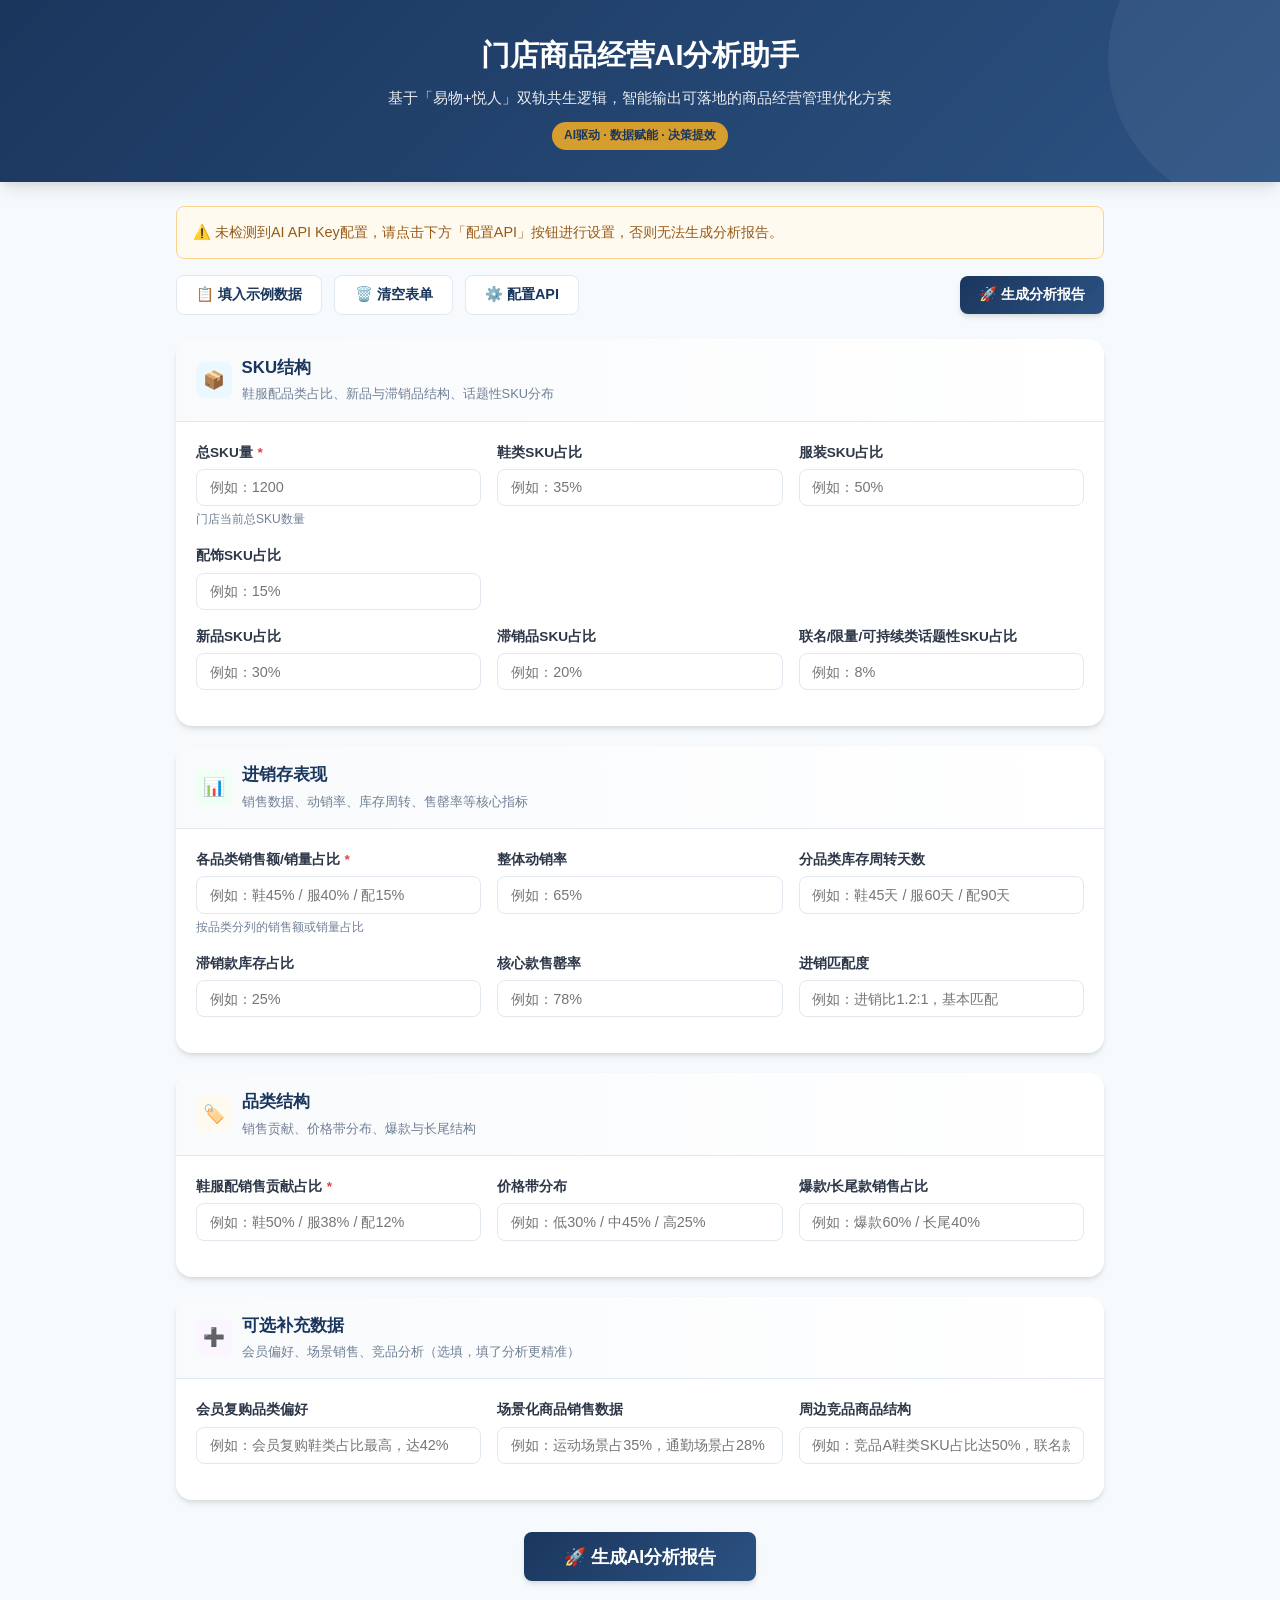
==== templates/index.html @ 77a12f56 "Initial commit" ====
<!DOCTYPE html>
<html lang="zh-CN">
<head>
  <meta charset="UTF-8">
  <meta name="viewport" content="width=device-width, initial-scale=1.0">
  <title>门店商品经营AI分析助手</title>
  <link rel="stylesheet" href="/static/style.css">
</head>
<body>

  <!-- Header -->
  <header class="header">
    <h1>门店商品经营AI分析助手</h1>
    <p>基于「易物+悦人」双轨共生逻辑，智能输出可落地的商品经营管理优化方案</p>
    <span class="badge">AI驱动 · 数据赋能 · 决策提效</span>
  </header>

  <!-- Loading Overlay -->
  <div id="loadingOverlay" class="loading-overlay">
    <div class="spinner"></div>
    <div class="loading-text">AI正在分析门店数据<span class="loading-dots"></span></div>
    <div class="loading-sub">请稍候，正在生成易物提销与悦人增黏双维度经营建议</div>
  </div>

  <!-- Main Content -->
  <main class="container">

    <!-- ========== 输入页面 ========== -->
    <div id="inputPage" class="page active">
      <!-- API Config Alert -->
      <div id="configAlert" class="alert alert-warning" style="display:none;">
        ⚠️ 未检测到AI API Key配置，请点击下方「配置API」按钮进行设置，否则无法生成分析报告。
      </div>

      <!-- Toolbar -->
      <div class="toolbar">
        <button class="btn btn-secondary" onclick="fillExample()">📋 填入示例数据</button>
        <button class="btn btn-secondary" onclick="clearForm()">🗑️ 清空表单</button>
        <button class="btn btn-secondary" onclick="toggleConfig()">⚙️ 配置API</button>
        <div style="flex:1"></div>
        <button class="btn btn-primary" onclick="generateReport()">🚀 生成分析报告</button>
      </div>

      <!-- Config Panel -->
      <div id="configPanel" class="config-panel" style="display:none;">
        <div class="config-panel-title">API 配置（数据仅存储在浏览器本地）</div>
        <div class="form-row">
          <div class="form-group">
            <label>API Base URL</label>
            <input type="text" id="cfgBaseUrl" placeholder="https://ark.cn-beijing.volces.com/api/v3">
          </div>
          <div class="form-group">
            <label>API Key <span class="required">*</span></label>
            <input type="password" id="cfgApiKey" placeholder="请输入您的AI API Key">
          </div>
          <div class="form-group">
            <label>模型名称</label>
            <input type="text" id="cfgModel" placeholder="doubao-1-5-pro-256k-250115">
          </div>
        </div>
        <div style="text-align:right;">
          <button class="btn btn-primary" onclick="saveConfig()" style="font-size:0.85rem;padding:0.4rem 0.8rem;">保存配置</button>
        </div>
      </div>

      <!-- SKU Structure -->
      <div class="card">
        <div class="card-header">
          <div class="icon icon-sku">📦</div>
          <div>
            <h3>SKU结构</h3>
            <p>鞋服配品类占比、新品与滞销品结构、话题性SKU分布</p>
          </div>
        </div>
        <div class="card-body">
          <div class="form-row">
            <div class="form-group">
              <label>总SKU量 <span class="required">*</span></label>
              <input type="text" id="totalSku" placeholder="例如：1200">
              <span class="hint">门店当前总SKU数量</span>
            </div>
            <div class="form-group">
              <label>鞋类SKU占比</label>
              <input type="text" id="shoeSku" placeholder="例如：35%">
            </div>
            <div class="form-group">
              <label>服装SKU占比</label>
              <input type="text" id="clothingSku" placeholder="例如：50%">
            </div>
            <div class="form-group">
              <label>配饰SKU占比</label>
              <input type="text" id="accessorySku" placeholder="例如：15%">
            </div>
          </div>
          <div class="form-row">
            <div class="form-group">
              <label>新品SKU占比</label>
              <input type="text" id="newSku" placeholder="例如：30%">
            </div>
            <div class="form-group">
              <label>滞销品SKU占比</label>
              <input type="text" id="stagnantSku" placeholder="例如：20%">
            </div>
            <div class="form-group">
              <label>联名/限量/可持续类话题性SKU占比</label>
              <input type="text" id="联名Sku" placeholder="例如：8%">
            </div>
          </div>
        </div>
      </div>

      <!-- Sales & Inventory -->
      <div class="card">
        <div class="card-header">
          <div class="icon icon-sales">📊</div>
          <div>
            <h3>进销存表现</h3>
            <p>销售数据、动销率、库存周转、售罄率等核心指标</p>
          </div>
        </div>
        <div class="card-body">
          <div class="form-row">
            <div class="form-group">
              <label>各品类销售额/销量占比 <span class="required">*</span></label>
              <input type="text" id="salesAmountRatio" placeholder="例如：鞋45% / 服40% / 配15%">
              <span class="hint">按品类分列的销售额或销量占比</span>
            </div>
            <div class="form-group">
              <label>整体动销率</label>
              <input type="text" id="movingRate" placeholder="例如：65%">
            </div>
            <div class="form-group">
              <label>分品类库存周转天数</label>
              <input type="text" id="turnoverDays" placeholder="例如：鞋45天 / 服60天 / 配90天">
            </div>
          </div>
          <div class="form-row">
            <div class="form-group">
              <label>滞销款库存占比</label>
              <input type="text" id="stagnantInvRatio" placeholder="例如：25%">
            </div>
            <div class="form-group">
              <label>核心款售罄率</label>
              <input type="text" id="selloutRate" placeholder="例如：78%">
            </div>
            <div class="form-group">
              <label>进销匹配度</label>
              <input type="text" id="purchaseSalesMatch" placeholder="例如：进销比1.2:1，基本匹配">
            </div>
          </div>
        </div>
      </div>

      <!-- Category Structure -->
      <div class="card">
        <div class="card-header">
          <div class="icon icon-category">🏷️</div>
          <div>
            <h3>品类结构</h3>
            <p>销售贡献、价格带分布、爆款与长尾结构</p>
          </div>
        </div>
        <div class="card-body">
          <div class="form-row">
            <div class="form-group">
              <label>鞋服配销售贡献占比 <span class="required">*</span></label>
              <input type="text" id="categoryContribution" placeholder="例如：鞋50% / 服38% / 配12%">
            </div>
            <div class="form-group">
              <label>价格带分布</label>
              <input type="text" id="priceBand" placeholder="例如：低30% / 中45% / 高25%">
            </div>
            <div class="form-group">
              <label>爆款/长尾款销售占比</label>
              <input type="text" id="bestsellerLongtail" placeholder="例如：爆款60% / 长尾40%">
            </div>
          </div>
        </div>
      </div>

      <!-- Optional Supplement -->
      <div class="card">
        <div class="card-header">
          <div class="icon icon-optional">➕</div>
          <div>
            <h3>可选补充数据</h3>
            <p>会员偏好、场景销售、竞品分析（选填，填了分析更精准）</p>
          </div>
        </div>
        <div class="card-body">
          <div class="form-row">
            <div class="form-group">
              <label>会员复购品类偏好</label>
              <input type="text" id="memberRepurchase" placeholder="例如：会员复购鞋类占比最高，达42%">
            </div>
            <div class="form-group">
              <label>场景化商品销售数据</label>
              <input type="text" id="scenarioSales" placeholder="例如：运动场景占35%，通勤场景占28%">
            </div>
            <div class="form-group">
              <label>周边竞品商品结构</label>
              <input type="text" id="competitorAnalysis" placeholder="例如：竞品A鞋类SKU占比达50%，联名款较多">
            </div>
          </div>
        </div>
      </div>

      <!-- Submit -->
      <div style="text-align:center; margin: 2rem 0;">
        <button class="btn btn-primary" style="font-size:1.1rem;padding:0.8rem 2.5rem;" onclick="generateReport()">
          🚀 生成AI分析报告
        </button>
      </div>
    </div>

    <!-- ========== 结果页面 ========== -->
    <div id="resultPage" class="page">
      <div class="toolbar">
        <button class="btn btn-secondary" onclick="goBack()">← 返回修改数据</button>
        <div style="flex:1"></div>
        <button class="btn btn-accent" onclick="copyReport()">📋 复制报告</button>
        <button class="btn btn-primary" onclick="window.print()">🖨️ 打印报告</button>
      </div>

      <div class="result-layout">
        <!-- Sidebar -->
        <aside class="sidebar">
          <div class="sidebar-card">
            <div class="sidebar-title">报告目录</div>
            <ul class="toc-list">
              <li class="active" onclick="scrollToSection('reportIntro')" data-target="reportIntro">📋 报告概述</li>
              <li onclick="scrollToSection('reportYiWu')" data-target="reportYiWu">📦 易物提销建议</li>
              <li onclick="scrollToSection('reportYueRen')" data-target="reportYueRen">💫 悦人增黏建议</li>
              <li onclick="scrollToSection('reportAction')" data-target="reportAction">🎯 优先级落地动作</li>
            </ul>
          </div>
        </aside>

        <!-- Content -->
        <div class="result-content">
          <div id="reportIntro" class="section" style="position:relative;">
            <div class="section-title">
              <span class="dot dot-blue"></span>
              门店商品经营AI分析报告
            </div>
            <div id="reportIntroBody" class="report-body">
              <p>正在生成报告，请稍候...</p>
            </div>
          </div>

          <div id="reportYiWu" class="section" style="position:relative;">
            <div class="section-title">
              <span class="dot dot-gold"></span>
              易物提销 · 商品价值重构
            </div>
            <div id="reportYiWuBody" class="report-body">
              <p>正在生成易物提销维度建议...</p>
            </div>
          </div>

          <div id="reportYueRen" class="section" style="position:relative;">
            <div class="section-title">
              <span class="dot dot-gold"></span>
              悦人增黏 · 情绪价值赋能
            </div>
            <div id="reportYueRenBody" class="report-body">
              <p>正在生成悦人增黏维度建议...</p>
            </div>
          </div>

          <div id="reportAction" class="section" style="position:relative;">
            <div class="section-title">
              <span class="dot dot-green"></span>
              优先级落地动作
            </div>
            <div id="reportActionBody" class="report-body">
              <p>正在生成优先级动作...</p>
            </div>
          </div>
        </div>
      </div>
    </div>

  </main>

  <script src="/static/script.js"></script>
</body>
</html>
---- static/style.css ----
:root {
  --primary: #1a365d;
  --primary-light: #2c5282;
  --accent: #d69e2e;
  --accent-light: #ecc94b;
  --bg: #f7fafc;
  --card-bg: #ffffff;
  --text: #2d3748;
  --text-light: #718096;
  --border: #e2e8f0;
  --success: #38a169;
  --danger: #e53e3e;
  --shadow: 0 4px 6px -1px rgba(0,0,0,0.1), 0 2px 4px -1px rgba(0,0,0,0.06);
  --shadow-lg: 0 10px 15px -3px rgba(0,0,0,0.1), 0 4px 6px -2px rgba(0,0,0,0.05);
}

* { box-sizing: border-box; margin: 0; padding: 0; }

body {
  font-family: -apple-system, BlinkMacSystemFont, "Segoe UI", Roboto, "Helvetica Neue", Arial, sans-serif;
  background: var(--bg);
  color: var(--text);
  line-height: 1.6;
  min-height: 100vh;
}

/* Header */
.header {
  background: linear-gradient(135deg, var(--primary) 0%, var(--primary-light) 100%);
  color: white;
  padding: 2rem 1rem;
  text-align: center;
  box-shadow: var(--shadow-lg);
  position: relative;
  overflow: hidden;
}
.header::before {
  content: "";
  position: absolute;
  top: -50%;
  right: -10%;
  width: 300px;
  height: 300px;
  background: rgba(255,255,255,0.05);
  border-radius: 50%;
}
.header h1 { font-size: 1.8rem; font-weight: 700; position: relative; }
.header p { margin-top: 0.5rem; opacity: 0.9; font-size: 0.95rem; position: relative; }
.header .badge {
  display: inline-block;
  background: var(--accent);
  color: var(--primary);
  padding: 0.25rem 0.75rem;
  border-radius: 999px;
  font-size: 0.75rem;
  font-weight: 600;
  margin-top: 0.75rem;
}

/* Layout */
.container { max-width: 960px; margin: 0 auto; padding: 1.5rem 1rem; }
.page { display: none; }
.page.active { display: block; animation: fadeIn 0.4s ease; }
@keyframes fadeIn { from { opacity: 0; transform: translateY(10px); } to { opacity: 1; transform: translateY(0); } }

/* Toolbar */
.toolbar {
  display: flex;
  gap: 0.75rem;
  margin-bottom: 1.5rem;
  flex-wrap: wrap;
  align-items: center;
}
.btn {
  display: inline-flex;
  align-items: center;
  gap: 0.4rem;
  padding: 0.6rem 1.2rem;
  border-radius: 0.5rem;
  border: none;
  font-size: 0.9rem;
  font-weight: 600;
  cursor: pointer;
  transition: all 0.2s;
}
.btn-primary {
  background: linear-gradient(135deg, var(--primary) 0%, var(--primary-light) 100%);
  color: white;
  box-shadow: var(--shadow);
}
.btn-primary:hover { transform: translateY(-1px); box-shadow: var(--shadow-lg); }
.btn-secondary {
  background: white;
  color: var(--primary);
  border: 1.5px solid var(--border);
}
.btn-secondary:hover { border-color: var(--primary-light); background: #f8fafc; }
.btn-accent {
  background: linear-gradient(135deg, var(--accent) 0%, var(--accent-light) 100%);
  color: var(--primary);
}
.btn-accent:hover { transform: translateY(-1px); }

/* Cards */
.card {
  background: var(--card-bg);
  border-radius: 1rem;
  box-shadow: var(--shadow);
  margin-bottom: 1.25rem;
  overflow: hidden;
  transition: box-shadow 0.3s;
}
.card:hover { box-shadow: var(--shadow-lg); }
.card-header {
  display: flex;
  align-items: center;
  gap: 0.6rem;
  padding: 1rem 1.25rem;
  background: linear-gradient(90deg, #f8fafc 0%, #ffffff 100%);
  border-bottom: 1px solid var(--border);
}
.card-header .icon {
  width: 36px; height: 36px;
  border-radius: 0.5rem;
  display: flex; align-items: center; justify-content: center;
  font-size: 1.1rem;
}
.card-header h3 { font-size: 1.05rem; font-weight: 700; color: var(--primary); }
.card-header p { font-size: 0.8rem; color: var(--text-light); margin-top: 0.15rem; }
.card-body { padding: 1.25rem; }

/* Icon colors */
.icon-sku { background: #ebf8ff; }
.icon-sales { background: #f0fff4; }
.icon-category { background: #fffaf0; }
.icon-optional { background: #faf5ff; }

/* Form */
.form-row {
  display: grid;
  grid-template-columns: repeat(auto-fit, minmax(240px, 1fr));
  gap: 1rem;
  margin-bottom: 1rem;
}
.form-group { display: flex; flex-direction: column; }
.form-group label {
  font-size: 0.85rem;
  font-weight: 600;
  color: var(--text);
  margin-bottom: 0.35rem;
  display: flex; align-items: center; gap: 0.3rem;
}
.form-group .required { color: var(--danger); }
.form-group input,
.form-group textarea {
  padding: 0.6rem 0.8rem;
  border: 1.5px solid var(--border);
  border-radius: 0.5rem;
  font-size: 0.9rem;
  transition: border-color 0.2s, box-shadow 0.2s;
  background: #fff;
  color: var(--text);
}
.form-group input:focus,
.form-group textarea:focus {
  outline: none;
  border-color: var(--primary-light);
  box-shadow: 0 0 0 3px rgba(26,54,93,0.08);
}
.form-group .hint {
  font-size: 0.75rem;
  color: var(--text-light);
  margin-top: 0.25rem;
}

/* Loading */
.loading-overlay {
  position: fixed; inset: 0;
  background: rgba(255,255,255,0.95);
  display: none; flex-direction: column; align-items: center; justify-content: center;
  z-index: 1000;
}
.loading-overlay.active { display: flex; }
.spinner {
  width: 56px; height: 56px;
  border: 4px solid var(--border);
  border-top-color: var(--primary);
  border-radius: 50%;
  animation: spin 1s linear infinite;
}
@keyframes spin { to { transform: rotate(360deg); } }
.loading-text {
  margin-top: 1.25rem;
  font-size: 1.1rem;
  font-weight: 600;
  color: var(--primary);
}
.loading-sub {
  margin-top: 0.5rem;
  font-size: 0.85rem;
  color: var(--text-light);
}
.loading-dots::after {
  content: "";
  animation: dots 1.5s steps(4,end) infinite;
}
@keyframes dots {
  0% { content: ""; } 25% { content: "."; } 50% { content: ".."; } 75% { content: "..."; }
}

/* Result page */
.result-layout {
  display: grid;
  grid-template-columns: 220px 1fr;
  gap: 1.5rem;
}
@media (max-width: 768px) {
  .result-layout { grid-template-columns: 1fr; }
}

.sidebar {
  position: sticky;
  top: 1rem;
  height: fit-content;
}
.sidebar-card {
  background: var(--card-bg);
  border-radius: 1rem;
  box-shadow: var(--shadow);
  padding: 1rem;
}
.sidebar-title {
  font-size: 0.85rem;
  font-weight: 700;
  color: var(--primary);
  margin-bottom: 0.75rem;
  text-transform: uppercase;
  letter-spacing: 0.5px;
}
.toc-list { list-style: none; }
.toc-list li {
  padding: 0.5rem 0.75rem;
  border-radius: 0.5rem;
  font-size: 0.85rem;
  cursor: pointer;
  transition: all 0.2s;
  color: var(--text-light);
  display: flex; align-items: center; gap: 0.4rem;
}
.toc-list li:hover { background: #f7fafc; color: var(--primary); }
.toc-list li.active { background: var(--primary); color: white; }

.result-content .section {
  background: var(--card-bg);
  border-radius: 1rem;
  box-shadow: var(--shadow);
  padding: 1.5rem;
  margin-bottom: 1.25rem;
  scroll-margin-top: 1rem;
}
.section-title {
  display: flex; align-items: center; gap: 0.6rem;
  font-size: 1.15rem;
  font-weight: 700;
  color: var(--primary);
  margin-bottom: 1rem;
  padding-bottom: 0.75rem;
  border-bottom: 2px solid var(--border);
}
.section-title .dot {
  width: 10px; height: 10px;
  border-radius: 50%;
  flex-shrink: 0;
}
.dot-blue { background: var(--primary); }
.dot-gold { background: var(--accent); }
.dot-green { background: var(--success); }

.report-body {
  font-size: 0.95rem;
  line-height: 1.8;
  color: var(--text);
}
.report-body h1, .report-body h2, .report-body h3, .report-body h4 {
  color: var(--primary);
  margin: 1.25rem 0 0.75rem;
  font-weight: 700;
}
.report-body h1 { font-size: 1.3rem; border-bottom: 2px solid var(--accent); padding-bottom: 0.5rem; }
.report-body h2 { font-size: 1.15rem; }
.report-body h3 { font-size: 1.05rem; }
.report-body p { margin-bottom: 0.75rem; }
.report-body ul, .report-body ol { margin: 0.5rem 0 0.75rem 1.5rem; }
.report-body li { margin-bottom: 0.4rem; }
.report-body strong { color: var(--primary); }
.report-body blockquote {
  border-left: 4px solid var(--accent);
  background: #fffaf0;
  padding: 0.75rem 1rem;
  margin: 0.75rem 0;
  border-radius: 0 0.5rem 0.5rem 0;
  font-style: italic;
}
.report-body table {
  width: 100%;
  border-collapse: collapse;
  margin: 0.75rem 0;
  font-size: 0.9rem;
}
.report-body th, .report-body td {
  border: 1px solid var(--border);
  padding: 0.6rem 0.8rem;
  text-align: left;
}
.report-body th {
  background: var(--primary);
  color: white;
  font-weight: 600;
}
.report-body tr:nth-child(even) { background: #f8fafc; }

/* Action cards */
.action-card {
  background: linear-gradient(135deg, #f7fafc 0%, #ffffff 100%);
  border: 1.5px solid var(--border);
  border-radius: 0.75rem;
  padding: 1rem 1.25rem;
  margin-bottom: 0.75rem;
  display: flex; align-items: flex-start; gap: 0.75rem;
  transition: all 0.2s;
}
.action-card:hover { border-color: var(--accent); transform: translateX(4px); }
.action-num {
  width: 32px; height: 32px;
  border-radius: 50%;
  background: var(--accent);
  color: white;
  font-weight: 700;
  font-size: 0.85rem;
  display: flex; align-items: center; justify-content: center;
  flex-shrink: 0;
}
.action-content h4 { font-size: 0.95rem; font-weight: 700; color: var(--primary); margin-bottom: 0.25rem; }
.action-content p { font-size: 0.85rem; color: var(--text-light); }

/* Alert */
.alert {
  padding: 0.875rem 1rem;
  border-radius: 0.5rem;
  margin-bottom: 1rem;
  font-size: 0.9rem;
  display: flex; align-items: center; gap: 0.5rem;
}
.alert-warning { background: #fffaf0; border: 1.5px solid #fbd38d; color: #975a16; }
.alert-info { background: #ebf8ff; border: 1.5px solid #90cdf4; color: #2a4365; }

/* Config panel */
.config-panel {
  background: #f8fafc;
  border: 1.5px dashed var(--border);
  border-radius: 0.75rem;
  padding: 1rem;
  margin-bottom: 1.5rem;
}
.config-panel-title {
  font-size: 0.85rem;
  font-weight: 600;
  color: var(--text-light);
  margin-bottom: 0.75rem;
}

/* Scrollbar */
::-webkit-scrollbar { width: 6px; }
::-webkit-scrollbar-track { background: transparent; }
::-webkit-scrollbar-thumb { background: #cbd5e0; border-radius: 3px; }
::-webkit-scrollbar-thumb:hover { background: #a0aec0; }

/* Copy button */
.copy-btn {
  position: absolute;
  top: 0.75rem;
  right: 0.75rem;
  padding: 0.35rem 0.6rem;
  font-size: 0.75rem;
  background: white;
  border: 1px solid var(--border);
  border-radius: 0.35rem;
  cursor: pointer;
  color: var(--text-light);
  transition: all 0.2s;
}
.copy-btn:hover { color: var(--primary); border-color: var(--primary-light); }

/* Print */
@media print {
  .header, .toolbar, .sidebar, .loading-overlay, .btn { display: none !important; }
  .result-layout { grid-template-columns: 1fr !important; }
  .section { box-shadow: none !important; border: 1px solid #ddd; }
}
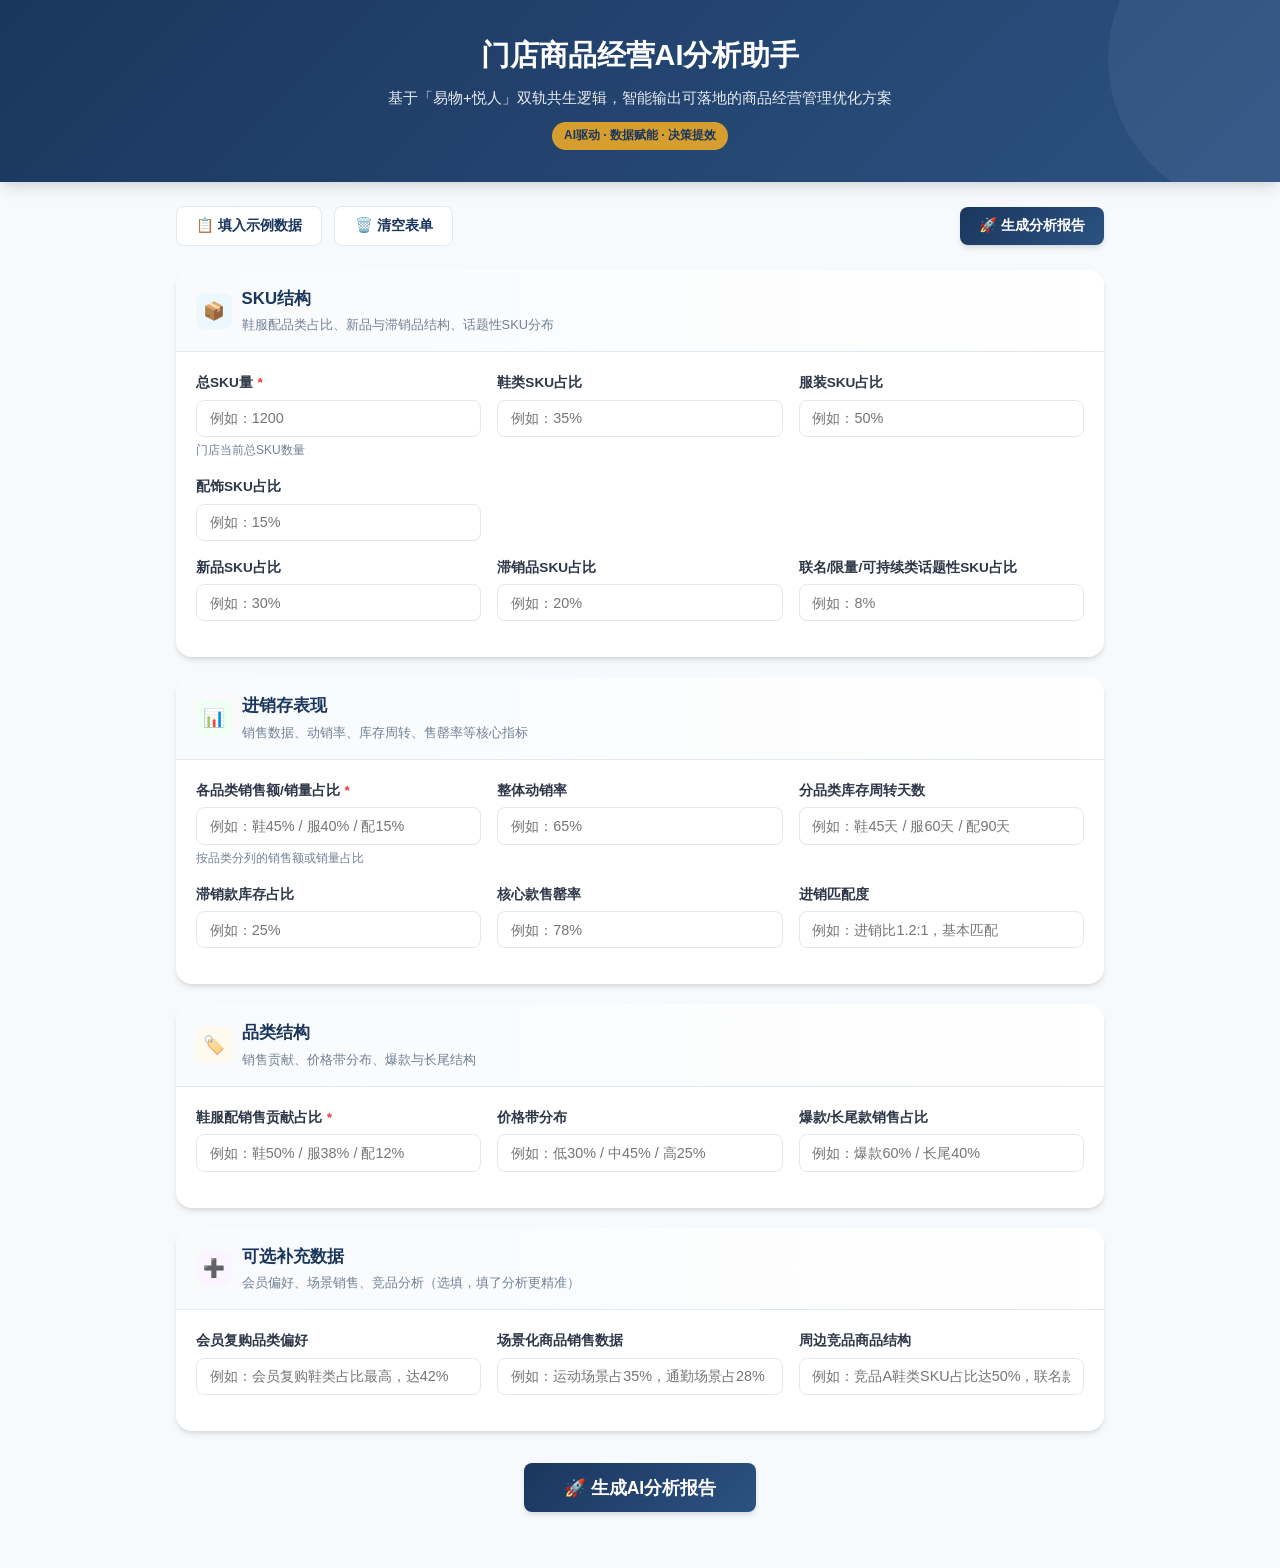
==== commit b1117122: "Stream report generation and remove API config UI" ====
--- a/templates/index.html
+++ b/templates/index.html
@@ -27,40 +27,12 @@
 
     <!-- ========== 输入页面 ========== -->
     <div id="inputPage" class="page active">
-      <!-- API Config Alert -->
-      <div id="configAlert" class="alert alert-warning" style="display:none;">
-        ⚠️ 未检测到AI API Key配置，请点击下方「配置API」按钮进行设置，否则无法生成分析报告。
-      </div>
-
       <!-- Toolbar -->
       <div class="toolbar">
         <button class="btn btn-secondary" onclick="fillExample()">📋 填入示例数据</button>
         <button class="btn btn-secondary" onclick="clearForm()">🗑️ 清空表单</button>
-        <button class="btn btn-secondary" onclick="toggleConfig()">⚙️ 配置API</button>
         <div style="flex:1"></div>
         <button class="btn btn-primary" onclick="generateReport()">🚀 生成分析报告</button>
-      </div>
-
-      <!-- Config Panel -->
-      <div id="configPanel" class="config-panel" style="display:none;">
-        <div class="config-panel-title">API 配置（数据仅存储在浏览器本地）</div>
-        <div class="form-row">
-          <div class="form-group">
-            <label>API Base URL</label>
-            <input type="text" id="cfgBaseUrl" placeholder="https://ark.cn-beijing.volces.com/api/v3">
-          </div>
-          <div class="form-group">
-            <label>API Key <span class="required">*</span></label>
-            <input type="password" id="cfgApiKey" placeholder="请输入您的AI API Key">
-          </div>
-          <div class="form-group">
-            <label>模型名称</label>
-            <input type="text" id="cfgModel" placeholder="doubao-1-5-pro-256k-250115">
-          </div>
-        </div>
-        <div style="text-align:right;">
-          <button class="btn btn-primary" onclick="saveConfig()" style="font-size:0.85rem;padding:0.4rem 0.8rem;">保存配置</button>
-        </div>
       </div>
 
       <!-- SKU Structure -->
